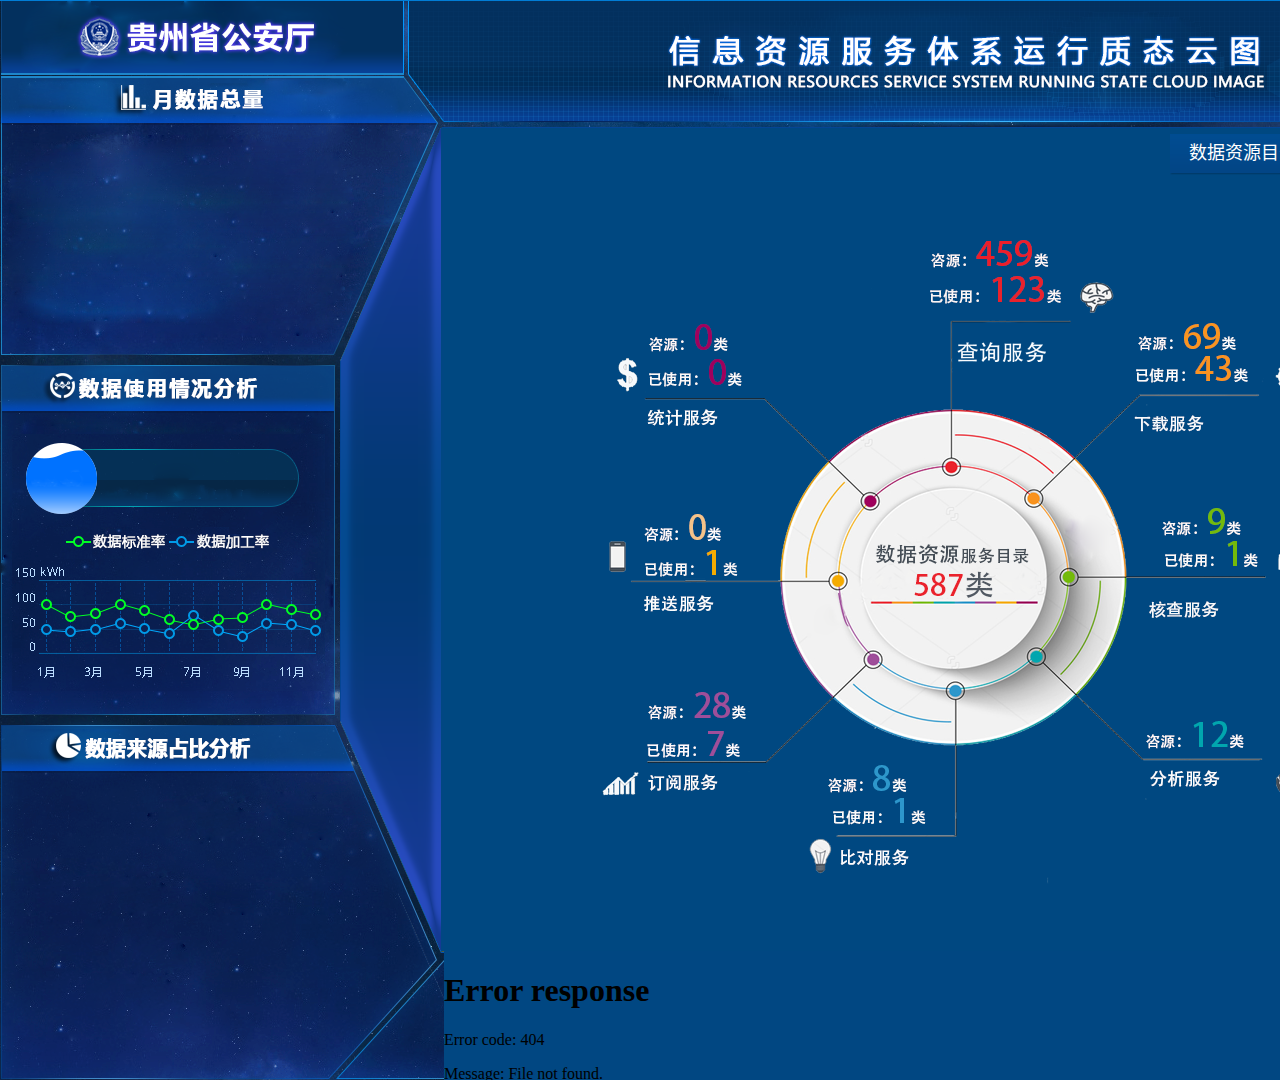
==== Police/src/bigScreen3D.html @ b18bb5b0 "bigScreen" ====
<!DOCTYPE html>
<html lang="zh-CN">
<head>
    <meta charset="utf-8">
    <title>3D信息资源服务体系运行之态图</title>
    <script src="../js/jquery-1.9.0.min.js"></script>
    <script src="../js/echarts-all.js"></script>
    <script src="../js/guizhou.js"></script>
    <link rel="stylesheet" href="../css/jquery.fs.boxer.min.css">
    <script src="../js/jquery.fs.boxer.js"></script>
    <script src="../data/json/province.json"></script>

    <style type="text/css">
        body {
            margin: 0;
            padding: 0;
        }

        .left {
            width: 444px;
            height: 1080px;
            background: url('../img/police/left.png') no-repeat;
            float: left;
        }

        .right {
            width: 437px;
            height: 1080px;
            background: url('../img/police/right.png') no-repeat;
            float: left;
        }

        .center {
            width: 1039px;
            height: 1080px;
            float: left;
        }

        .top {
            width: 1039px;
            height: 128px;
            background: url('../img/police/top.png') no-repeat;
            float: left;
        }

        .middle, #tabs-1, #tabs-2{
            width: 1039px;
            height: 823px;
            float: left;
        }

        #tabs_menu li {
            width: 160px;
            height: 50px;
            background: url('../img/police/btn/btn_bg.png') no-repeat;
        }

        #tabs_menu li a {
            display: block;
            float: left;
            width: 160px;
            heigh: 50px;
            text-align: center;
            line-height: 50px;
            font-size: 18px;
            color: #fff;
        }

        #tabs_menu li a:hover {
            color: #00fdfc
        }

        #hd_map {
            width: 1039px;
            height: 823px;
            float: left;
        }

        .bottom {
            width: 1039px;
            height: 129px;
            background: url('../img/police/bottom.png') no-repeat;
            float: left;
        }

        .btn_data_list {
            width: 105px;
            height: 320px;
            position: absolute;
            top: 50px;
            left: 20px;
            z-index: 2;
        }

        .bottom span {
            color: #fff;
            font-size: 24px;
            float: left;
            margin: 80px 100px 0 110px;
        }
    </style>
    <!--tab切换-->
    <link rel="stylesheet" href="../css/tabulous.css">
    <script src="../js/tabulous.js"></script>

    <script language="javascript">
        $(function () {
            //setInterval("$('#currentTime').text(new Date().toLocalsString());",1000);
            setInterval(function () {
                $("#currentTime").text(new Date().toLocaleString());
            }, 1000);
        });
    </script>
</head>

<body style="background: #014782;">

<div class="main" style="width: 1920px;height:1080px; overflow: hidden; position: relative;">
    <div id="currentTime"
         style="width:360px; text-align: center; height:30px; position: absolute;top:25px; font-weight: bold; right: 20px; color: #fff; font-size: 28px; letter-spacing: 1px;"></div>
    <div class="left">
        <!--<button id="btn">测试</button>-->
        <!--<button id="video">视频</button>-->
        <!--<a href="map/map2.html" class="boxer">弹窗测试</a>-->
        <div id="left1" style="width:438px;height:228px; margin: 135px 0 0 -35px; "></div>
        <div id="left2" style="width:438px;height:301px; margin: 49px 0 0 2px; "></div>
        <div id="left3" style="width:438px;height:305px; margin: 59px 0 0 2px;"></div>
    </div>
    <div class="center">
        <div id="ct" class="top"></div>
        <div class="middle" style="position: relative;">
            <div class="tabs">
                <ul id="tabs_menu" style="position: absolute;z-index: 2; right: 0;">
                    <li><a href="#tabs-1" title="">数据资源目录</a></li>
                    <li><a href="#tabs-2" title="">数据服务目录</a></li>
                </ul>
                <div id="tabs_container">
                    <!--数据资源服务目录-->
                    <div id="tabs-1">
                        <img src="../img/police/data_service_list.png"/>
                    </div>
                    <!--视频-->
                    <div id="tabs-2" style="background: #014782;">
                        <iframe src="windows/video.html" style="width:1039px; height: 823px;" frameborder="no"
                                border="0" marginwidth="0" marginheight="0" scrolling="no"></iframe>
                    </div>
                </div>
            </div>
        </div>
        <div class="bottom">
            <span>47类</span>
            <span>18,653,009,647条</span>
            <span style="margin-left:90px; ">23,234,124条</span>
        </div>
    </div>
    <div class="right">
        <div id="right1" style="width:430px;height:228px; margin: 135px 0 0 47px;"></div>
        <div id="right2" style="width:357px;height:301px; margin: 59px 0 0 100px;">
            <iframe src="policepart/bubble.html" style="width:357px; height: 301px;" frameborder="no" border="0"
                    marginwidth="0" marginheight="0" scrolling="no"></iframe>
        </div>
        <a id="right3-1" href="windows/jigequan.html"
           style="width:437px;height:50px; margin: 0px 0 0 0px; display: block;"></a>
        <div id="right3" style="width:437px;height:305px; margin: 0px 0 0 0px;"></div>
    </div>
</div>

<script type="text/javascript">
    $(function () {
//		//弹窗
//		$(".boxer").boxer({
//			fixed:true,
//			width:800,
//			height:500
//		});

        //公共数据
        $(".btn_police").boxer({
            fixed: true,
            width: 800,
            height: 500
        });
        //警种数据
        $(".btn_govemment").boxer({
            fixed: true,
            width: 800,
            height: 500
        });
        //政府数据
        $(".btn_public").boxer({
            fixed: true,
            width: 800,
            height: 500
        });
        //右下几个圈的弹窗
        $("#right3-1").boxer({
            fixed: true,
            width: 800,
            height: 500
        });

        //tab切换
        $('.tabs').tabulous({
            effect: 'flip'
        });
        //地图
        var hd_map = echarts.init(document.getElementById('hd_map'));
        map_option = {

            backgroundColor: 'rgba(0,72,129,1.0)',
            color: ['gold', 'aqua', 'lime'],
            title: {
                //text: '地州数据汇入图',
                //subtext:'今日进港人数：26’913 人\n今日出港人数：430’978 人\n当月进港人数：829’274 人\n当月出港人数：11’468’270 人',
                // textAlign:'left',
                x: 'center',
                padding: 5,
                itemGap: 10,
                textStyle: {
                    color: '#fff',
                    fontFamily: '微软雅黑',
                    fontSize: 18,
                    fontWeight: 'bolder'
                },
                SubtextStyle: {
                    color: '#fff',
                    fontFamily: '微软雅黑',
                    fontSize: 20,
                    fontWeight: 'bolder'
                }
            },
            tooltip: {
                trigger: 'item',
                formatter: '{b}:{c}'
            },


            dataRange: {
                min: 20000,
                max: 230000,
                calculable: true,
                color: ['#ff3333', 'orange', 'yellow', 'lime', 'aqua'],
                textStyle: {
                    color: '#fff'
                }
            },
            series: [
                {
                    name: '全国',
                    type: 'map',
                    roam: false,
                    hoverable: false,
                    mapType: '贵州',
                    itemStyle: {
                        normal: {
                            label: {
                                show: true,
                                textStyle: {
                                    color: '#fff',
                                    fontSize: 14
                                }
                            },
                            borderColor: 'rgba(100,149,237,1)',
                            borderWidth: 0.5,
                            areaStyle: {
                                color: 'rgba(0,72,129,1.0)'
                            }
                        }
                    },
                    data: [
                        {name: '安顺', value: 198296},
                        {name: '毕节', value: 183734},
                        {name: '赤水', value: 177053},
                        {name: '都匀', value: 120174},
                        {name: '凯里', value: 108395},
                        {name: '六盘水', value: 105864},
                        {name: '清镇', value: 100665},
                        {name: '铜仁', value: 97009},
                        {name: '兴义', value: 92685},
                        {name: '遵义', value: 91782}
                    ],
                    markLine: {
                        smooth: true,
                        symbol: ['circle', 'none'],
                        symbolSize: 1,
                        itemStyle: {
                            label: {show: false},
                            normal: {
                                color: '#fff',
                                borderWidth: 1,
                                borderColor: 'rgba(30,144,255,0.5)'
                            }
                        },
                        data: [],
                    },
                    geoCoord: {
                        '贵阳': [106.57, 26.63],
                        '安顺': [105.95, 26.00],
                        '毕节': [105.18, 27.18],
                        '都匀': [107.31, 26.00],
                        '凯里': [108.40, 26.59],
                        '六盘水': [104.83, 26.20],
                        '铜仁': [108.52, 27.80],
                        '兴义': [105.20, 25.22],
                        '遵义': [106.91, 27.90]
                    },
                },
                {
                    name: '贵阳汇入',
                    type: 'map',
                    mapType: '贵州',
                    data: [],
                    markLine: {
                        smooth: true,
                        effect: {
                            show: true,
                            scaleSize: 1,
                            period: 30,
                            color: '#fff',
                            shadowBlur: 10
                        },
                        itemStyle: {
                            normal: {
                                borderWidth: 1,
                                label: {show: false},
                                lineStyle: {
                                    type: 'solid',
                                    shadowBlur: 10
                                }
                            }
                        },
                        data: [
                            // [{name:'贵阳'}, {name:'贵阳',value:227911}],
                            [{name: '安顺'}, {name: '贵阳', value: 198296}],
                            [{name: '毕节'}, {name: '贵阳', value: 183734}],
                            [{name: '都匀'}, {name: '贵阳', value: 120174}],
                            [{name: '凯里'}, {name: '贵阳', value: 108395}],
                            [{name: '六盘水'}, {name: '贵阳', value: 105864}],
                            [{name: '铜仁'}, {name: '贵阳', value: 97009}],
                            [{name: '兴义'}, {name: '贵阳', value: 92685}],
                            [{name: '遵义'}, {name: '贵阳', value: 91782}]
                        ]
                    },
                    markPoint: {
                        symbol: 'emptyCircle',
                        symbolSize: function (v) {
                            console.log(v);
                            return 10 + v / 2000000
                        },
                        effect: {
                            show: true,
                            // type:'bounce',
                            shadowBlur: 0
                        },
                        data: [
                            {name: '安顺', value: 198296},
                            {name: '毕节', value: 183734},
                            {name: '都匀', value: 120174},
                            {name: '凯里', value: 108395},
                            {name: '六盘水', value: 105864},
                            {name: '铜仁', value: 97009},
                            {name: '兴义', value: 92685},
                            {name: '遵义', value: 91782}
                        ]
                    }
                }
            ]
        };
        hd_map.setOption(map_option, true);
        //联动的图
        validProvinceList = ["贵阳市", "毕节市", "遵义市", "兴义市", "铜仁市", "六盘水市", "安顺市",
            "黔东南苗族侗族自治州", "黔南布依族苗族自治州", "黔西南布依族苗族自治州"];
        function provinceDisplay(displayProvince) {
            var displayObj = provinceJSON[validProvinceList.indexOf(displayProvince)];
            var subTitle = "区域：" + displayProvince;
            //第一个柱状图 左上1
            var barOption = {
                tooltip: {
                    trigger: 'axis'
                },
                legend: {
                    data: ['社会资源', '公安内部', '公共服务', '政府部门'],
                    textStyle: {
                        color: '#fff'
                    }
                },
                calculable: true,
                grid: {
                    borderWidth: 0
                },
                xAxis: [
                    {
                        type: 'category',
                        data: ['1月', '2月', '3月', '4月', '5月', '6月', '7月', '8月', '9月', '10月', '11月'],
                        splitLine: {
                            show: false
                        },
                        axisLabel: {
                            textStyle: {
                                color: '#fff',

                            }
                        }
                    }
                ],
                yAxis: [
                    {
                        type: 'value',
                        splitLine: {
                            show: false
                        },
                        axisLabel: {
                            formatter: function (v) {
                                return v / 1000
                            },
                            textStyle: {
                                color: '#fff',

                            }
                        }
                    }
                ],
                series: [
                    {
                        name: '社会资源',
                        type: 'bar',
                        data: displayObj.dataQtyA,
                    },
                    {
                        name: '公安内部',
                        type: 'bar',
                        data: displayObj.dataQtyB,
                    },
                    {
                        name: '公共服务',
                        type: 'bar',
                        data: displayObj.dataQtyC,
                    },
                    {
                        name: '政府部门',
                        type: 'bar',
                        data: displayObj.dataQtyD,
                    }
                ]
            };
            var myChart_pie = echarts.init(document.getElementById('left1'));
            myChart_pie.setOption(barOption, true);

            //第二个折线图
            var lineOption = {

                tooltip: {
                    trigger: 'axis'
                },
                legend: {
                    data: ['社会资源', '公安内部', '公共服务', '政府部门'],
                    textStyle: {
                        color: '#fff'
                    }
                },
                grid: {
                    borderWidth: 0
                },
                calculable: false,
                xAxis: [
                    {
                        type: 'category',
                        boundaryGap: false,
                        splitLine: {
                            show: false
                        },
                        axisLabel: {
                            textStyle: {
                                color: '#fff',

                            }
                        },
                        data: ['1月', '2月', '3月', '4月', '5月', '6月', '7月', '8月', '9月', '10月', '11月']
                    }
                ],
                yAxis: [
                    {
                        type: 'value',
                        splitLine: {
                            show: false
                        },
                        axisLabel: {
                            color: '#fff',
                            formatter: '{value}'
                        },
                        axisLabel: {
                            textStyle: {
                                color: '#fff',

                            }
                        }
                    }
                ],
                series: [
                    {
                        name: '社会资源',
                        type: 'line',
                        data: displayObj.dayQtyA

                    },
                    {
                        name: '公安内部',
                        type: 'line',
                        data: displayObj.dayQtyB
                    },
                    {
                        name: '公共服务机构',
                        type: 'line',
                        data: displayObj.dayQtyC
                    },
                    {
                        name: '政府部门管理',
                        type: 'line',
                        data: displayObj.dayQtyD
                    }
                ]
            };
            var myChart_gauge = echarts.init(document.getElementById('right1'));
            myChart_gauge.setOption(lineOption, true);

        }

        // 事件响应模块
        //默认显示贵阳市
        provinceDisplay("贵阳市");
        hd_map.on('click', function (params) {
            //alert(params.name);
            provinceDisplay(params.name);

        });
//		hd_map.on('click',function (params) {
//			alert(params.name);
//
//		})

        //左1
        //左2
        //左3
        var left3 = echarts.init(document.getElementById('left3'));
        left3_option = {
            title: {
                // text: '某站点用户访问来源',
                // subtext: '纯属虚构',
                x: 'center'
            },
            tooltip: {
                trigger: 'item',
                formatter: "{a} <br/>{b} : {c} ({d}%)"
            },
            legend: {
                //orient : 'vertical',
                x: '0',
                y: '30',
                textStyle: {color: '#FFF'},
                data: ['公安内部', '公共服务', '政府部门', '社会资源']
            },
            calculable: true,
            series: [
                {
                    itemStyle: {
                        normal: {
                            label: {
                                show: true,
                                formatter: '{d}%'
                            },
                            labelLine: {
                                show: true
                            },
                            color: function (params) {
                                // build a color map as your need.
                                var colorList = [
                                    '#00c0ad', '#ffff00', '#d2d2d2', '#00ff24'
                                ];
                                return colorList[params.dataIndex]
                            }
                        }
                    },
                    name: '占比',
                    type: 'pie',
                    radius: '55%',
                    center: ['40%', '58%'],
                    data: [
                        {value: 81.5, name: '公安内部'},
                        {value: 14.44, name: '公共服务'},
                        {value: 0.97, name: '政府部门'},
                        {value: 3.54, name: '社会资源'}
                    ]
                }
            ]
        };
        left3.setOption(left3_option, true);
        //右3
        var right3 = echarts.init(document.getElementById('right3'));
        right3_option = {
            tooltip: {
                trigger: 'item',
                formatter: "{a} <br/>{b} : {c} ({d}%)"
            },
            legend: {
                textStyle: {color: '#FFF'},
                orient: 'horizontal',
                x: '170',
                y: '30',
                data: ['已使用数据', '未使用数据']
            },
            calculable: true,
            series: [
                {
                    name: '百分比',
                    type: 'pie',
                    radius: ['50%', '60%'],
                    center: ['60%', '55%'],
                    itemStyle: {
                        normal: {
                            label: {
                                show: true,
                                formatter: '{d}%'
                            },
                            labelLine: {
                                show: true
                            },
                            color: function (params) {
                                // build a color map as your need.
                                var colorList = [
                                    '#00cc00', '#ffff00'
                                ];
                                return colorList[params.dataIndex]
                            },
                            labelLine: {
                                show: false
                            }
                        },

                        emphasis: {
                            label: {
                                show: true,
                                position: 'center',
                                textStyle: {
                                    fontSize: '30',
                                    fontWeight: 'bold'
                                }
                            }
                        }
                    },
                    data: [
                        {value: 1343, name: '已使用数据'},
                        {value: 310, name: '未使用数据'}
                    ]
                }
            ]
        };
        right3.setOption(right3_option, true);
    })
</script>
</body>
</html>
---- Police/css/tabulous.css ----
* { margin: 0; padding: 0;}
ul { list-style-type: none;}

.tabs{

}

.tabs li {
	float: left;
	margin: 0px 0px 0 0;
}

.tabs li a {
	display: block;
	text-decoration: none;
	color: #8478B3;
}

.tabs li a:hover {
}

#tabs_container {
	overflow: hidden;
	position: relative;
	zoom: 1;
}

#tabs_container div {
	top:0;
	float: left;
	zoom: 1;
}

.transition {
	-webkit-transition: all .3s ease-in-out;
	-moz-transition: all .3s ease-in-out;
	-o-transition: all .3s ease-in-out;
	-ms-transition: all .3s ease-in-out;
	transition: all .3s ease-in-out;

	-webkit-transition-delay: .3s;
	-moz-transition-delay: .3s;
	-o-transition-delay: .3s;
	-ms-transition-delay: .3s;
	transition-delay: .3s;
}

.make_transist {
	-webkit-transition: all .3s ease-in-out;
	-moz-transition: all .3s ease-in-out;
	-o-transition: all .3s ease-in-out;
	-ms-transition: all .3s ease-in-out;
	transition: all .3s ease-in-out;
}

.hidescale {
	-webkit-transform: scale(0.9);
	-moz-transform: scale(0.9);
	-o-transform: scale(0.9);
	-ms-transform: scale(0.9);
	transform: scale(0.9);
	-ms-filter: "progid:DXImageTransform.Microsoft.Alpha(Opacity=0)";
	filter: alpha(opacity=0);
	filter: alpha(opacity=0);
	opacity: 0;
}

.showscale {
	-webkit-transform: scale(1);
	-moz-transform: scale(1);
	-o-transform: scale(1);
	-ms-transform: scale(1);
	transform: scale(1);
	-ms-filter: "progid:DXImageTransform.Microsoft.Alpha(Opacity=100)";
	filter: alpha(opacity=100);
	opacity: 1;

	-webkit-transition-delay: .3s;
	-moz-transition-delay: .3s;
	-o-transition-delay: .3s;
	-ms-transition-delay: .3s;
	transition-delay: .3s;
}

.hideleft {
	-webkit-transform: translateX(-100%);
	-moz-transform: translateX(-100%);
	-o-transform: translateX(-100%);
	-ms-transform: translateX(-100%);
	transform: translateX(-100%);
	-ms-filter: "progid:DXImageTransform.Microsoft.Alpha(Opacity=0)";
	filter: alpha(opacity=0);
	opacity: 0;
}

.showleft {
	-webkit-transform: translateX(0px);
	-moz-transform: translateX(0px);
	-o-transform: translateX(0px);
	-ms-transform: translateX(0px);
	transform: translateX(0px);
	-ms-filter: "progid:DXImageTransform.Microsoft.Alpha(Opacity=100)";
	filter: alpha(opacity=100);
	opacity: 1;

	-webkit-transition-delay: .3s;
	-moz-transition-delay: .3s;
	-o-transition-delay: .3s;
	-ms-transition-delay: .3s;
	transition-delay: .3s;
}

.hidescaleup {
	-webkit-transform: scale(1.1);
	-moz-transform: scale(1.1);
	-o-transform: scale(1.1);
	-ms-transform: scale(1.1);
	transform: scale(1.1);
	-ms-filter: "progid:DXImageTransform.Microsoft.Alpha(Opacity=0)";
	filter: alpha(opacity=0);
	opacity: 0;
}

.showscaleup {
	-webkit-transform: scale(1);
	-moz-transform: scale(1);
	-o-transform: scale(1);
	-ms-transform: scale(1);
	transform: scale(1);
	-ms-filter: "progid:DXImageTransform.Microsoft.Alpha(Opacity=100)";
	filter: alpha(opacity=100);
	opacity: 1;

	-webkit-transition-delay: .3s;
	-moz-transition-delay: .3s;
	-o-transition-delay: .3s;
	-ms-transition-delay: .3s;
	transition-delay: .3s;
}

.hideflip {
	-ms-filter: "progid:DXImageTransform.Microsoft.Alpha(Opacity=0)";
	filter: alpha(opacity=0);
	opacity: 0;

	-webkit-transform: rotatey(-90deg) scale(1.1);
	-moz-transform: rotatey(-90deg) scale(1.1);
	-o-transform: rotatey(-90deg) scale(1.1);
	-ms-transform: rotatey(-90deg) scale(1.1);
	transform: rotatey(-90deg) scale(1.1);

	-webkit-transform-origin: 50% 50%;
	-moz-transform-origin: 50% 50%;
	-o-transform-origin: 50% 50%;
	-ms-transform-origin: 50% 50%;
	transform-origin: 50% 50%;
}

.showflip {
	-ms-filter: "progid:DXImageTransform.Microsoft.Alpha(Opacity=100)";
	filter: alpha(opacity=100);
	opacity: 1;

	-webkit-transition-delay: .3s;
	-moz-transition-delay: .3s;
	-o-transition-delay: .3s;
	-ms-transition-delay: .3s;
	transition-delay: .3s;

	-webkit-transform: rotatey(0deg) scale(1);
	-moz-transform: rotatey(0deg) scale(1);
	-o-transform: rotatey(0deg) scale(1);
	-ms-transform: rotatey(0deg) scale(1);
	transform: rotatey(0deg) scale(1);

	-webkit-transform-origin: 50% 50%;
	-moz-transform-origin: 50% 50%;
	-o-transform-origin: 50% 50%;
	-ms-transform-origin: 50% 50%;
	transform-origin: 50% 50%;
}

#tabs_menu li .tabulous_active {
	/*background: #f0f0f0 !important;*/
	/*color: #655c89 !important;*/
	color: #00fdfc;
}

.tabulousclear {
	display: block;
	clear: both;
}
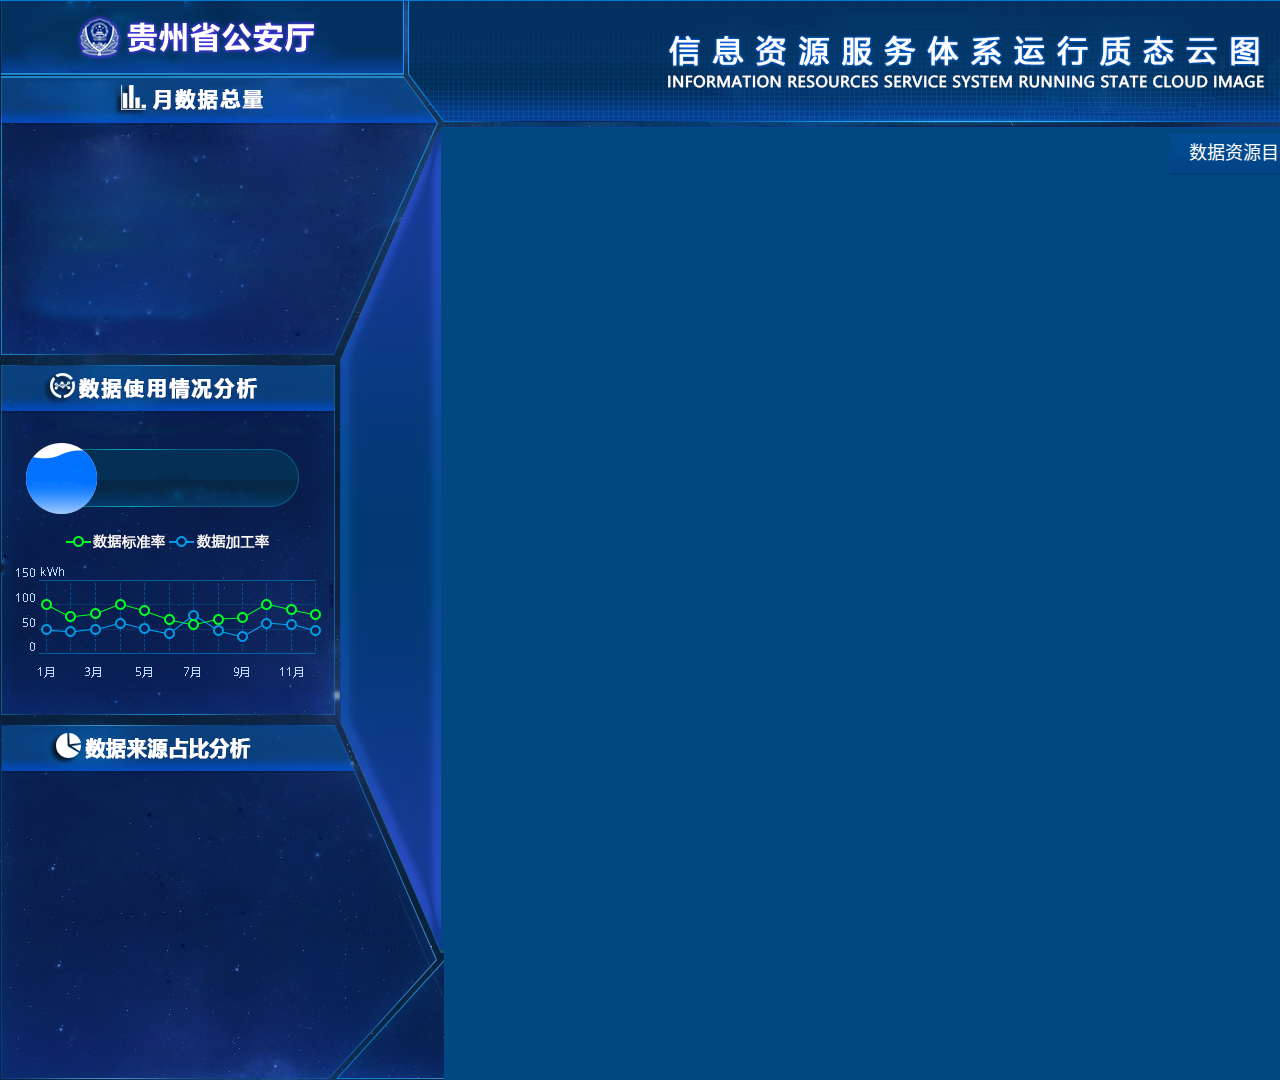
==== commit 4103ba57: "screen" ====
--- a/Police/src/bigScreen3D.html
+++ b/Police/src/bigScreen3D.html
@@ -35,7 +35,9 @@
             height: 1080px;
             float: left;
         }
-
+        /*
+            柱状需要替换top图片，但是会覆盖所有
+        */
         .top {
             width: 1039px;
             height: 128px;
@@ -43,7 +45,7 @@
             float: left;
         }
 
-        .middle, #tabs-1, #tabs-2{
+        .middle, #tabs_container > div {
             width: 1039px;
             height: 823px;
             float: left;
@@ -59,7 +61,7 @@
             display: block;
             float: left;
             width: 160px;
-            heigh: 50px;
+            height: 50px;
             text-align: center;
             line-height: 50px;
             font-size: 18px;
@@ -82,16 +84,6 @@
             background: url('../img/police/bottom.png') no-repeat;
             float: left;
         }
-
-        .btn_data_list {
-            width: 105px;
-            height: 320px;
-            position: absolute;
-            top: 50px;
-            left: 20px;
-            z-index: 2;
-        }
-
         .bottom span {
             color: #fff;
             font-size: 24px;
@@ -114,56 +106,62 @@
 </head>
 
 <body style="background: #014782;">
-
-<div class="main" style="width: 1920px;height:1080px; overflow: hidden; position: relative;">
-    <div id="currentTime"
-         style="width:360px; text-align: center; height:30px; position: absolute;top:25px; font-weight: bold; right: 20px; color: #fff; font-size: 28px; letter-spacing: 1px;"></div>
-    <div class="left">
-        <!--<button id="btn">测试</button>-->
-        <!--<button id="video">视频</button>-->
-        <!--<a href="map/map2.html" class="boxer">弹窗测试</a>-->
-        <div id="left1" style="width:438px;height:228px; margin: 135px 0 0 -35px; "></div>
-        <div id="left2" style="width:438px;height:301px; margin: 49px 0 0 2px; "></div>
-        <div id="left3" style="width:438px;height:305px; margin: 59px 0 0 2px;"></div>
-    </div>
-    <div class="center">
-        <div id="ct" class="top"></div>
-        <div class="middle" style="position: relative;">
-            <div class="tabs">
-                <ul id="tabs_menu" style="position: absolute;z-index: 2; right: 0;">
-                    <li><a href="#tabs-1" title="">数据资源目录</a></li>
-                    <li><a href="#tabs-2" title="">数据服务目录</a></li>
-                </ul>
-                <div id="tabs_container">
-                    <!--数据资源服务目录-->
-                    <div id="tabs-1">
-                        <img src="../img/police/data_service_list.png"/>
-                    </div>
-                    <!--视频-->
-                    <div id="tabs-2" style="background: #014782;">
-                        <iframe src="windows/video.html" style="width:1039px; height: 823px;" frameborder="no"
-                                border="0" marginwidth="0" marginheight="0" scrolling="no"></iframe>
+    <div class="main" style="width: 1920px;height:1080px; overflow: hidden; position: relative;">
+        <!--右上角日期-->
+        <div id="currentTime"
+             style="width:360px; text-align: center; height:30px; position: absolute;top:25px; font-weight: bold; right: 20px; color: #fff; font-size: 28px; letter-spacing: 1px;"></div>
+        <!--左边的图表-->
+        <div class="left">
+            <!--<button id="btn">测试</button>-->
+            <!--<button id="video">视频</button>-->
+            <!--<a href="map/map2.html" class="boxer">弹窗测试</a>-->
+            <div id="left1" style="width:438px;height:228px; margin: 135px 0 0 -35px; "></div>
+            <div id="left2" style="width:438px;height:301px; margin: 49px 0 0 2px; "></div>
+            <div id="left3" style="width:438px;height:305px; margin: 59px 0 0 2px;"></div>
+        </div>
+        <div class="center">
+            <!--top页头-->
+            <div id="ct" class="top"></div>
+            <!--柱状需要加上透明建筑物 图片-->
+            <div class="middle" style="position: relative;">
+                <div class="tabs">
+                    <ul id="tabs_menu" style="position: absolute;z-index: 2; right: 0;">
+                        <li><a href="#tabs-1" title="">数据资源目录</a></li>
+                        <li><a href="#tabs-2" title="">数据服务目录</a></li>
+                    </ul>
+                    <div id="tabs_container">
+                        <!--tabs1-->
+                        <div id="tabs-1">
+                            <video src="../data/video/video.mp4" autoplay="autoplay" loop="loop"></video>
+                        </div>
+                        <!--tabs2-->
+                        <div id="tabs-2" style="background: #014782;">
+                            <iframe src="http://www.baidu.com" style="width:1039px; height: 823px;" frameborder="no"
+                                    marginwidth="0" marginheight="0" scrolling="no"></iframe>
+                        </div>
+                        <!--以下可加多个tab,注意事件触发-->
                     </div>
                 </div>
             </div>
+            <!--底部变化情况-->
+            <div class="bottom">
+                <span>47类</span>
+                <span>18,653,009,647条</span>
+                <span style="margin-left:90px; ">23,234,124条</span>
+            </div>
         </div>
-        <div class="bottom">
-            <span>47类</span>
-            <span>18,653,009,647条</span>
-            <span style="margin-left:90px; ">23,234,124条</span>
+        <!--右边显示图表-->
+        <div class="right">
+            <div id="right1" style="width:430px;height:228px; margin: 135px 0 0 47px;"></div>
+            <div id="right2" style="width:357px;height:301px; margin: 59px 0 0 100px;">
+                <iframe src="http://www.baidu.com" style="width:357px; height: 301px;" frameborder="no"
+                        marginwidth="0" marginheight="0" scrolling="no"></iframe>
+            </div>
+            <a id="right3-1" href="windows/jigequan.html"
+               style="width:437px;height:50px; margin: 0; display: block;"></a>
+            <div id="right3" style="width:437px;height:305px; margin: 0;"></div>
         </div>
     </div>
-    <div class="right">
-        <div id="right1" style="width:430px;height:228px; margin: 135px 0 0 47px;"></div>
-        <div id="right2" style="width:357px;height:301px; margin: 59px 0 0 100px;">
-            <iframe src="policepart/bubble.html" style="width:357px; height: 301px;" frameborder="no" border="0"
-                    marginwidth="0" marginheight="0" scrolling="no"></iframe>
-        </div>
-        <a id="right3-1" href="windows/jigequan.html"
-           style="width:437px;height:50px; margin: 0px 0 0 0px; display: block;"></a>
-        <div id="right3" style="width:437px;height:305px; margin: 0px 0 0 0px;"></div>
-    </div>
-</div>
 
 <script type="text/javascript">
     $(function () {
@@ -204,15 +202,11 @@
             effect: 'flip'
         });
         //地图
-        var hd_map = echarts.init(document.getElementById('hd_map'));
-        map_option = {
+        var mapOption = {
 
             backgroundColor: 'rgba(0,72,129,1.0)',
             color: ['gold', 'aqua', 'lime'],
             title: {
-                //text: '地州数据汇入图',
-                //subtext:'今日进港人数：26’913 人\n今日出港人数：430’978 人\n当月进港人数：829’274 人\n当月出港人数：11’468’270 人',
-                // textAlign:'left',
                 x: 'center',
                 padding: 5,
                 itemGap: 10,
@@ -330,7 +324,6 @@
                             }
                         },
                         data: [
-                            // [{name:'贵阳'}, {name:'贵阳',value:227911}],
                             [{name: '安顺'}, {name: '贵阳', value: 198296}],
                             [{name: '毕节'}, {name: '贵阳', value: 183734}],
                             [{name: '都匀'}, {name: '贵阳', value: 120174}],
@@ -366,14 +359,17 @@
                 }
             ]
         };
-        hd_map.setOption(map_option, true);
+//        var hd_map = echarts.init(document.getElementById('hd_map'));
+//        hd_map.setOption(mapOption, true);
+
         //联动的图
         validProvinceList = ["贵阳市", "毕节市", "遵义市", "兴义市", "铜仁市", "六盘水市", "安顺市",
             "黔东南苗族侗族自治州", "黔南布依族苗族自治州", "黔西南布依族苗族自治州"];
         function provinceDisplay(displayProvince) {
             var displayObj = provinceJSON[validProvinceList.indexOf(displayProvince)];
             var subTitle = "区域：" + displayProvince;
-            //第一个柱状图 左上1
+
+            //左上1
             var barOption = {
                 tooltip: {
                     trigger: 'axis'
@@ -414,7 +410,7 @@
                                 return v / 1000
                             },
                             textStyle: {
-                                color: '#fff',
+                                color: '#fff'
 
                             }
                         }
@@ -443,10 +439,10 @@
                     }
                 ]
             };
-            var myChart_pie = echarts.init(document.getElementById('left1'));
-            myChart_pie.setOption(barOption, true);
-
-            //第二个折线图
+            var left1 = echarts.init(document.getElementById('left1'));
+            left1.setOption(barOption, true);
+
+            //右1第二个折线图
             var lineOption = {
 
                 tooltip: {
@@ -471,8 +467,7 @@
                         },
                         axisLabel: {
                             textStyle: {
-                                color: '#fff',
-
+                                color: '#fff'
                             }
                         },
                         data: ['1月', '2月', '3月', '4月', '5月', '6月', '7月', '8月', '9月', '10月', '11月']
@@ -487,12 +482,6 @@
                         axisLabel: {
                             color: '#fff',
                             formatter: '{value}'
-                        },
-                        axisLabel: {
-                            textStyle: {
-                                color: '#fff',
-
-                            }
                         }
                     }
                 ],
@@ -520,29 +509,21 @@
                     }
                 ]
             };
-            var myChart_gauge = echarts.init(document.getElementById('right1'));
-            myChart_gauge.setOption(lineOption, true);
-
+            var right1 = echarts.init(document.getElementById('right1'));
+            right1.setOption(lineOption, true);
         }
 
         // 事件响应模块
         //默认显示贵阳市
         provinceDisplay("贵阳市");
-        hd_map.on('click', function (params) {
-            //alert(params.name);
-            provinceDisplay(params.name);
-
-        });
-//		hd_map.on('click',function (params) {
-//			alert(params.name);
+//        hd_map.on('click', function (params) {
+//            //alert(params.name);
+//            provinceDisplay(params.name);
 //
-//		})
-
-        //左1
-        //左2
+//        });
+
         //左3
-        var left3 = echarts.init(document.getElementById('left3'));
-        left3_option = {
+        var left3Option = {
             title: {
                 // text: '某站点用户访问来源',
                 // subtext: '纯属虚构',
@@ -593,10 +574,11 @@
                 }
             ]
         };
-        left3.setOption(left3_option, true);
+        var left3 = echarts.init(document.getElementById('left3'));
+        left3.setOption(left3Option, true);
+
         //右3
-        var right3 = echarts.init(document.getElementById('right3'));
-        right3_option = {
+        var right3Option = {
             tooltip: {
                 trigger: 'item',
                 formatter: "{a} <br/>{b} : {c} ({d}%)"
@@ -630,9 +612,6 @@
                                     '#00cc00', '#ffff00'
                                 ];
                                 return colorList[params.dataIndex]
-                            },
-                            labelLine: {
-                                show: false
                             }
                         },
 
@@ -654,7 +633,8 @@
                 }
             ]
         };
-        right3.setOption(right3_option, true);
+        var right3 = echarts.init(document.getElementById('right3'));
+        right3.setOption(right3Option, true);
     })
 </script>
 </body>
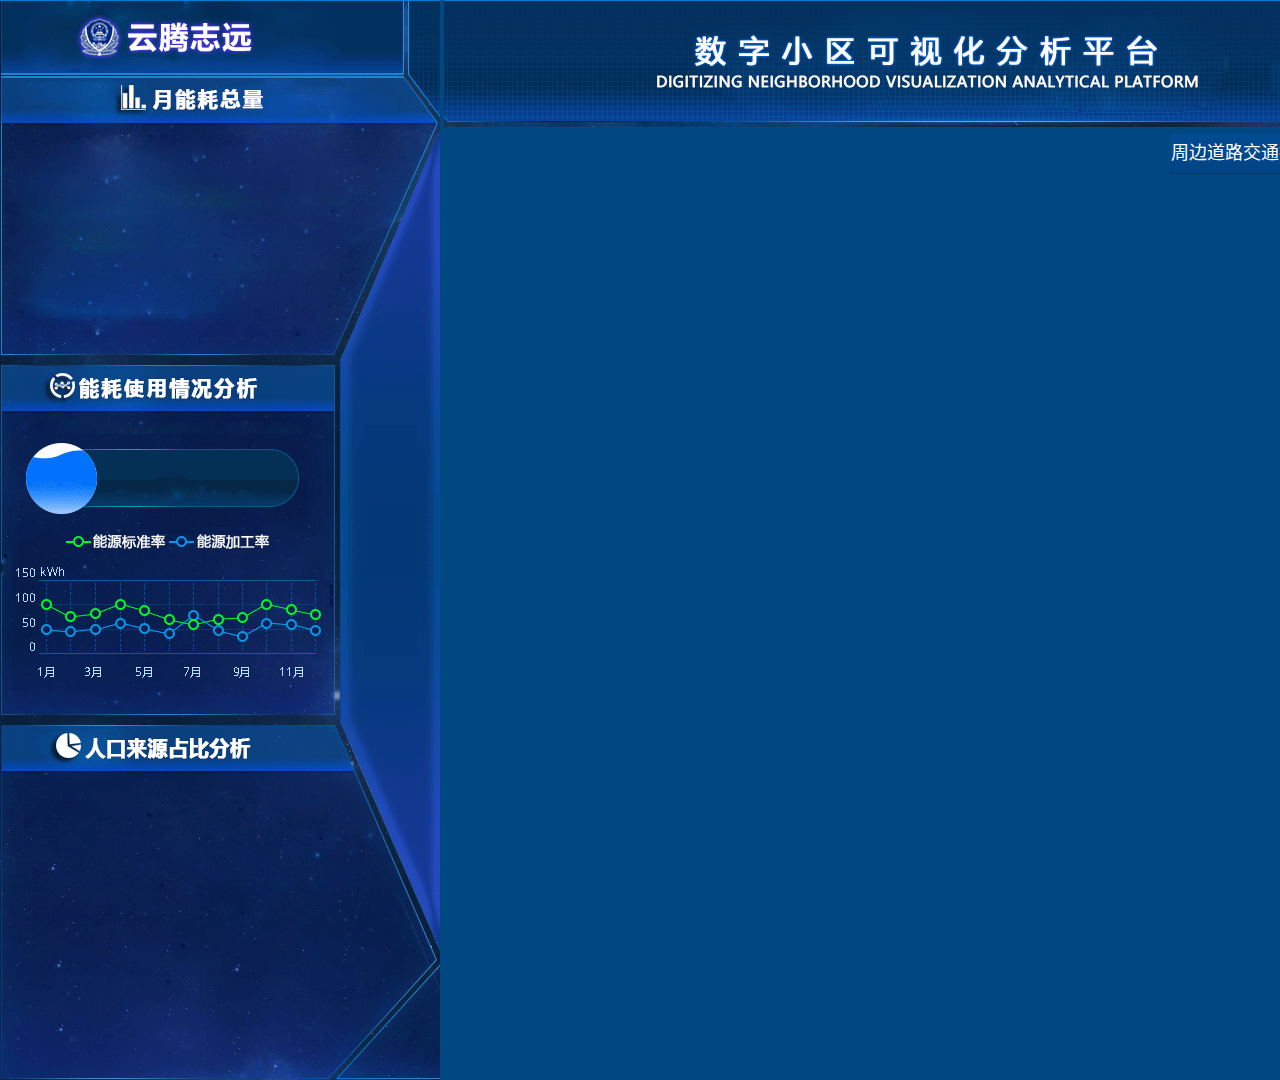
==== commit d1239449: "title" ====
--- a/Police/src/bigScreen3D.html
+++ b/Police/src/bigScreen3D.html
@@ -126,8 +126,8 @@
             <div class="middle" style="position: relative;">
                 <div class="tabs">
                     <ul id="tabs_menu" style="position: absolute;z-index: 2; right: 0;">
-                        <li><a href="#tabs-1" title="">数据资源目录</a></li>
-                        <li><a href="#tabs-2" title="">数据服务目录</a></li>
+                        <li><a href="#tabs-1" title="">周边道路交通指数</a></li>
+                        <li><a href="#tabs-2" title="">居民详细信息模型</a></li>
                     </ul>
                     <div id="tabs_container">
                         <!--tabs1-->
@@ -136,7 +136,7 @@
                         </div>
                         <!--tabs2-->
                         <div id="tabs-2" style="background: #014782;">
-                            <iframe src="http://www.baidu.com" style="width:1039px; height: 823px;" frameborder="no"
+                            <iframe src="http://localhost:8010/" style="width:1039px; height: 823px;" frameborder="no"
                                     marginwidth="0" marginheight="0" scrolling="no"></iframe>
                         </div>
                         <!--以下可加多个tab,注意事件触发-->
@@ -147,14 +147,14 @@
             <div class="bottom">
                 <span>47类</span>
                 <span>18,653,009,647条</span>
-                <span style="margin-left:90px; ">23,234,124条</span>
+                <!--<span style="margin-left:90px; ">23,234,124条</span>-->
             </div>
         </div>
         <!--右边显示图表-->
         <div class="right">
             <div id="right1" style="width:430px;height:228px; margin: 135px 0 0 47px;"></div>
             <div id="right2" style="width:357px;height:301px; margin: 59px 0 0 100px;">
-                <iframe src="http://www.baidu.com" style="width:357px; height: 301px;" frameborder="no"
+                <iframe src="http://localhost:8010" style="width:357px; height: 301px;" frameborder="no"
                         marginwidth="0" marginheight="0" scrolling="no"></iframe>
             </div>
             <a id="right3-1" href="windows/jigequan.html"
@@ -375,7 +375,7 @@
                     trigger: 'axis'
                 },
                 legend: {
-                    data: ['社会资源', '公安内部', '公共服务', '政府部门'],
+                    data: ['水', '电', '气'],
                     textStyle: {
                         color: '#fff'
                     }
@@ -418,25 +418,25 @@
                 ],
                 series: [
                     {
-                        name: '社会资源',
+                        name: '水',
                         type: 'bar',
                         data: displayObj.dataQtyA,
                     },
                     {
-                        name: '公安内部',
+                        name: '电',
                         type: 'bar',
                         data: displayObj.dataQtyB,
                     },
                     {
-                        name: '公共服务',
+                        name: '气',
                         type: 'bar',
                         data: displayObj.dataQtyC,
-                    },
-                    {
-                        name: '政府部门',
-                        type: 'bar',
-                        data: displayObj.dataQtyD,
-                    }
+                    }
+//                    {
+//                        name: '政府部门',
+//                        type: 'bar',
+//                        data: displayObj.dataQtyD,
+//                    }
                 ]
             };
             var left1 = echarts.init(document.getElementById('left1'));
@@ -449,7 +449,7 @@
                     trigger: 'axis'
                 },
                 legend: {
-                    data: ['社会资源', '公安内部', '公共服务', '政府部门'],
+                    data: ['水', '电', '气'],
                     textStyle: {
                         color: '#fff'
                     }
@@ -487,26 +487,26 @@
                 ],
                 series: [
                     {
-                        name: '社会资源',
+                        name: '水',
                         type: 'line',
                         data: displayObj.dayQtyA
 
                     },
                     {
-                        name: '公安内部',
+                        name: '电',
                         type: 'line',
                         data: displayObj.dayQtyB
                     },
                     {
-                        name: '公共服务机构',
+                        name: '气',
                         type: 'line',
                         data: displayObj.dayQtyC
-                    },
-                    {
-                        name: '政府部门管理',
-                        type: 'line',
-                        data: displayObj.dayQtyD
-                    }
+                    }
+//                    {
+//                        name: '政府部门管理',
+//                        type: 'line',
+//                        data: displayObj.dayQtyD
+//                    }
                 ]
             };
             var right1 = echarts.init(document.getElementById('right1'));
@@ -588,7 +588,7 @@
                 orient: 'horizontal',
                 x: '170',
                 y: '30',
-                data: ['已使用数据', '未使用数据']
+                data: ['常住人口', '外来人口']
             },
             calculable: true,
             series: [
@@ -627,8 +627,8 @@
                         }
                     },
                     data: [
-                        {value: 1343, name: '已使用数据'},
-                        {value: 310, name: '未使用数据'}
+                        {value: 1343, name: '常住人口'},
+                        {value: 310, name: '外来人口'}
                     ]
                 }
             ]
